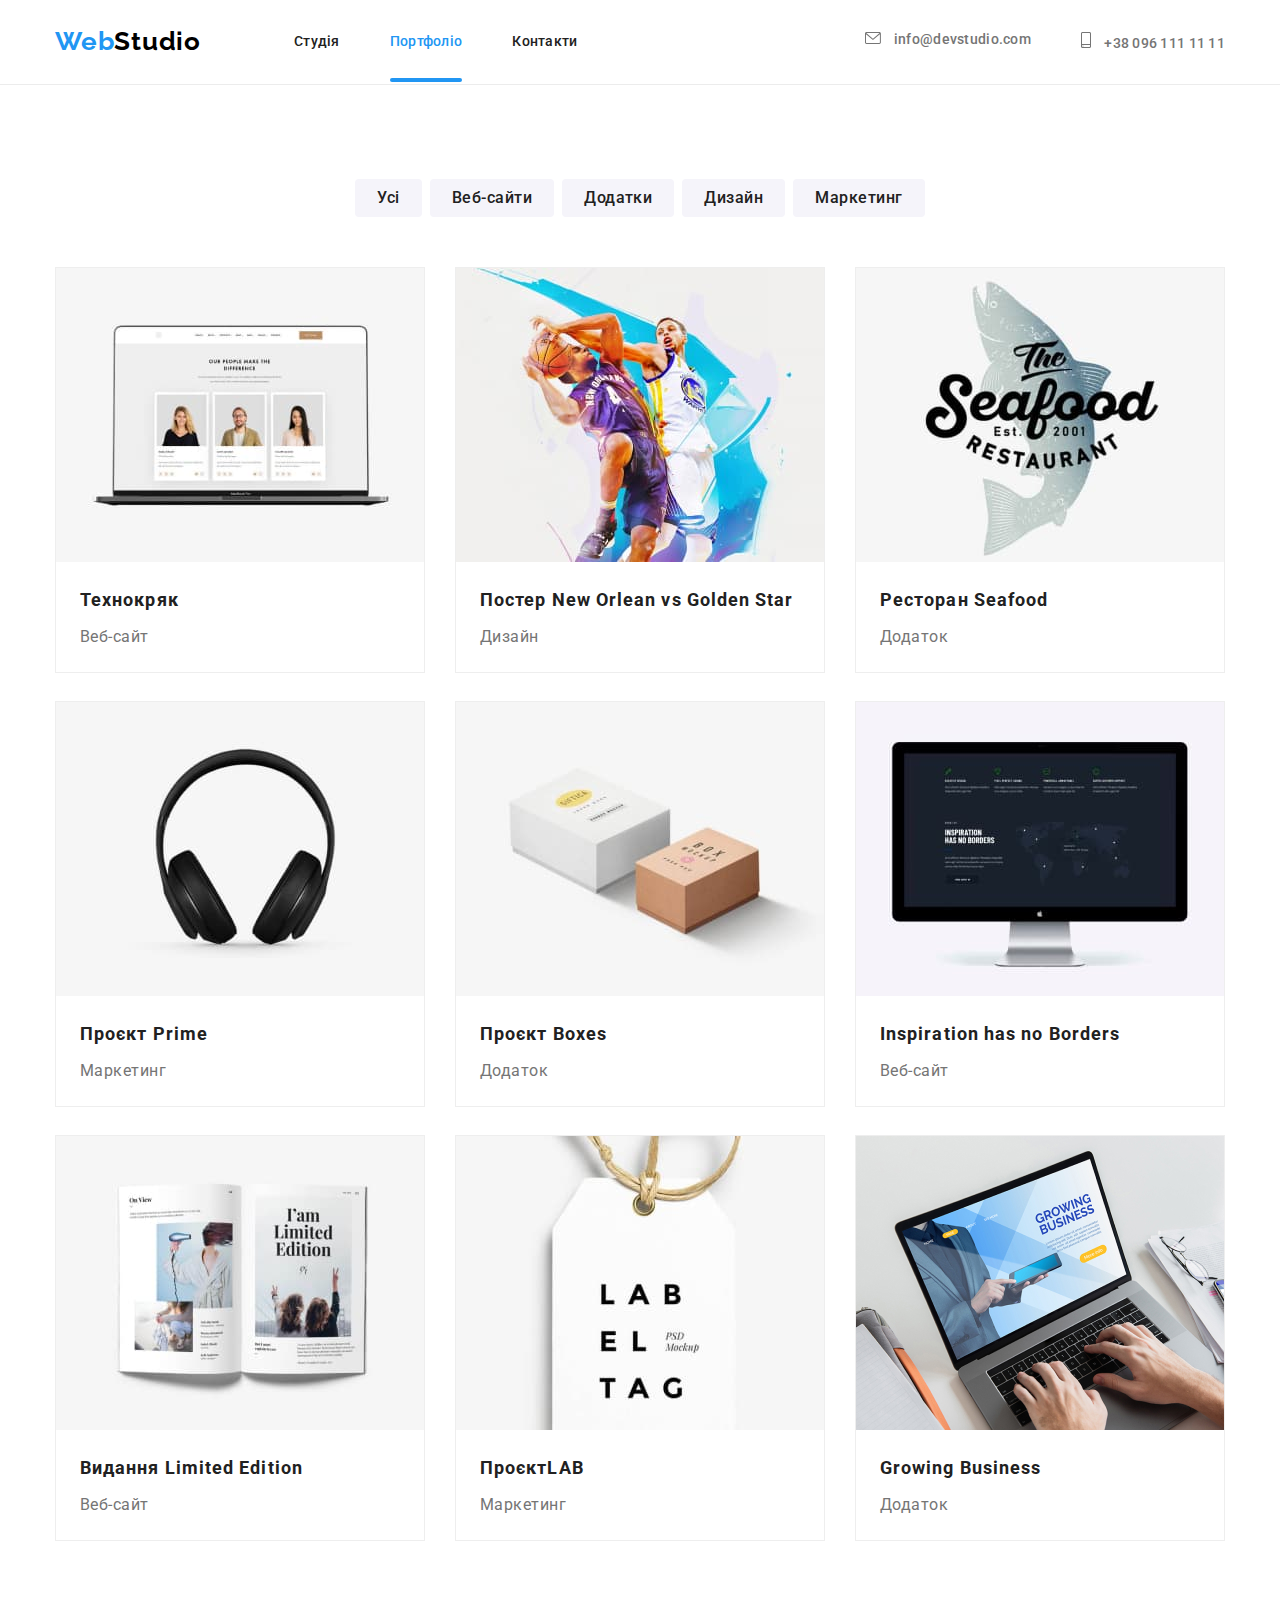
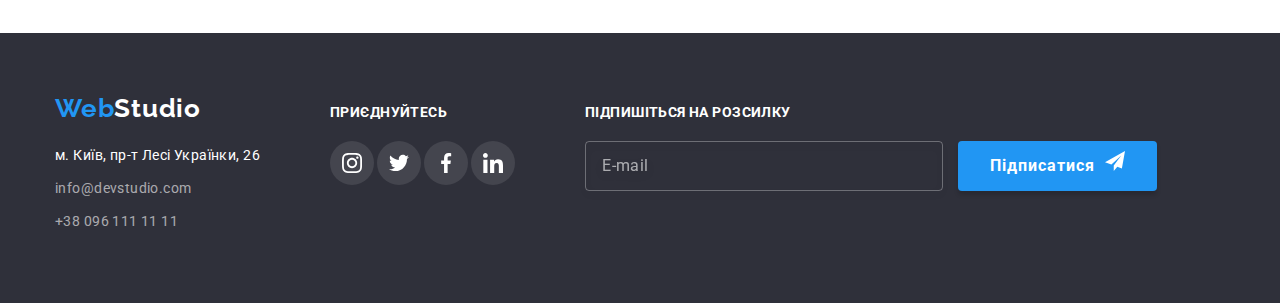
==== portfolio.html @ da753daa "commit all" ====
<!DOCTYPE html>
<html lang="uk">
<head>
    <meta charset="UTF-8">
    <meta http-equiv="X-UA-Compatible" content="IE=edge">
    <meta name="viewport" content="width=device-width, initial-scale=1.0">
    <title>Document</title>
    <link rel="preconnect" href="https://fonts.googleapis.com">
<link rel="preconnect" href="https://fonts.gstatic.com" crossorigin>
<link href="https://fonts.googleapis.com/css2?family=Raleway:wght@700&family=Roboto:wght@400;500;700;900&display=swap" rel="stylesheet">
<link rel="stylesheet" href="https://cdnjs.cloudflare.com/ajax/libs/modern-normalize/1.1.0/modern-normalize.min.css">    
<link rel="stylesheet" href="./css/styles.css">
</head>
<body>
   <header class="header">
    <div class="container">
    <nav class="navigation">
      <a href="/index.html" class="logo top" >Web<span class="logo-header">Studio</span> </a>
      <ul class="header-list list">
        <li class="header item">
          <a href="./index.html" class="header-link  link">Студія</a>
        </li>
        <li class="header item">
          <a href="" class="header-link current link">Портфоліо</a>
        </li>
        <li class="header item">
          <a href="" class="header-link link">Контакти</a>
        </li>
      </ul>
      <ul class="header-second-list list">
        <li class="header-second-item nav">
          <a  class="header-mail-link link" href="mailto:info@devstudio.com" ><svg class="mail-icon" width="16" height="12">
            <use href="./images/symbol-defs-second-nav.svg#icon-envelope"></use>
          </svg> info@devstudio.com</a>
          
        </li>
        <li  class="header-second-item nav">
          <a class="header-tel-link link" href="tel:+380961111111"><svg class="tel-icon" width="10" height="16">
            <use href="./images/symbol-defs-second-nav.svg#icon-smartphone"></use>
          </svg> +38 096 111 11 11</a>
        </li>
    </ul>
  </nav>
  </div>
  </header>
  <main>
    <section class="filters">
      <div class="container">
        <h1 class="visually-hidden">Наші проєкти</h1>
        <ul class="filters-list list">
            <li class="filter's item">
                <button type="button" class="button filter">Усі</button>
            </li>
            <li class="filter's item">
                <button type="button"  class="button filter">Веб-сайти</button>
            </li>
            <li class="filter's item">
                <button type="button" class="button filter">Додатки</button>
            </li>
            <li class="filter's item">
                <button type="button" class="button filter">Дизайн</button>
            </li>
            <li class="filter's item">
                <button type="button" class="button filter">Маркетинг</button>
            </li>
        </ul>
        <ul class="projects-list list">
            <li class="projects-item">
              <a class="project-link link" href="">
              <div class="thumb">
                  <img class="projects-img" src="./images/img8.squoshed" alt="Фото людей" width="370" height="294">
                  <p class="portfolio-text">Ресурс пропонує комплексні пропозиції з різним рівнем функціоналу та сервісів. Все це дозволить відвідувачу отримати вичерпні відомості про компанію чи приватну особу.</p>
                </div>
                  <div class="projects-description">
                <h2 class="projects-subtitle">Технокряк</h2>
        <p class="projects-text">Веб-сайт</p>
      </div>
            </a>         
    </li>
    <li class="projects-item">
      <a class="project-link link" href="">
      <div class="thumb">
        <img class="projects-img" src="./images/img9.squoshed" alt="Фото баскетболістів" width="370" height="294">
        <p class="portfolio-text">Ресурс пропонує комплексні пропозиції з різним рівнем функціоналу та сервісів. Все це дозволить відвідувачу отримати вичерпні відомості про компанію чи приватну особу.</p>
      </div>
        <div class="projects-description">
          <h2 class="projects-subtitle">Постер <span lang="en">New Orlean vs Golden Star</span> </h2>
        <p class="projects-text">Дизайн</p>
        </div>
      </a>   
    </li>
    <li class="projects-item">
      <a class="project-link link" href="">
      <div class="thumb">
        <img class= "projects-img" src="./images/img10.squoshed" alt="Логотип ресторану" width="370" height="294">
        <p class="portfolio-text">Ресурс пропонує комплексні пропозиції з різним рівнем функціоналу та сервісів. Все це дозволить відвідувачу отримати вичерпні відомості про компанію чи приватну особу.</p>
      </div>
        <div class="projects-description">
          <h2 class="projects-subtitle">Ресторан <span lang="en">Seafood</span> </h2>
        <p class="projects-text">Додаток</p>
        </div>
      </a>  
    </li>
    <li class="projects-item">
      <a class="project-link link"  href="">
      <div class="thumb">
        <img class="projects-img" src="./images/img11.squoshed" alt="Навушники" width="370" height="294">
        <p class="portfolio-text">Ресурс пропонує комплексні пропозиції з різним рівнем функціоналу та сервісів. Все це дозволить відвідувачу отримати вичерпні відомості про компанію чи приватну особу.</p>
      </div>
        <div class="projects-description">
          <h2 class="projects-subtitle">Проєкт <span lang="en">Prime</span> </h2>
        <p class="projects-text">Маркетинг</p>
        </div>
      </a>  
    </li>
    <li class="projects-item">
      <a class="project-link link"  href="">
      <div class="thumb">
         <img class="projects-img" src="./images/img12.squoshed" alt="Коробки" width="370" height="294">
        <p class="portfolio-text">Ресурс пропонує комплексні пропозиції з різним рівнем функціоналу та сервісів. Все це дозволить відвідувачу отримати вичерпні відомості про компанію чи приватну особу.</p>
      </div> 
        <div class="projects-description">
          <h2 class="projects-subtitle">Проєкт <span lang="en">Boxes</span> </h2>
        <p class="projects-text">Додаток</p>
        </div>
      </a>
    </li>
    <li class="projects-item">
      <a class="project-link link" href="">
      <div class="thumb">
         <img class="projects-img" src="./images/img13.squoshed" alt="Комп'ютер" width="370" height="294">
        <p class="portfolio-text">Ресурс пропонує комплексні пропозиції з різним рівнем функціоналу та сервісів. Все це дозволить відвідувачу отримати вичерпні відомості про компанію чи приватну особу.</p>
      </div> 
        <div class="projects-description">
          <h2 class="projects-subtitle" lang="en" >Inspiration has no Borders</h2>
        <p class="projects-text">Веб-сайт</p>
        </div>
      </a>
    </li>
    <li class="projects-item">
      <a class="project-link link" href=""> 
      <div class="thumb">
        <img class="projects-img" src="./images/img14.squoshed" alt="Книга" width="370" height="294">
        <p class="portfolio-text">Ресурс пропонує комплексні пропозиції з різним рівнем функціоналу та сервісів. Все це дозволить відвідувачу отримати вичерпні відомості про компанію чи приватну особу.</p>
      </div>
        <div class="projects-description">
          <h2 class="projects-subtitle">Видання <span lang="en">Limited Edition</span> </h2>
        <p class="projects-text">Веб-сайт</p>
        </div>
      </a>
    </li>
    <li class="projects-item">
      <a class="project-link link" href="">
      <div class="thumb">
         <img class="projects-img" src="./images/img15.squoshed" alt="Фото етикетки" width="370" height="294">
        <p class="portfolio-text">Ресурс пропонує комплексні пропозиції з різним рівнем функціоналу та сервісів. Все це дозволить відвідувачу отримати вичерпні відомості про компанію чи приватну особу.</p>
        </div>
         <div class="projects-description">
          <h2 class="projects-subtitle">Проєкт<span lang="en">LAB</span> </h2>
        <p class="projects-text">Маркетинг</p>
         </div>
        </a>
    </li>
    <li class="projects-item">
      <a class="project-link link" href="">
      <div class="thumb">
        <img class="projects-img" src="./images/img16.jpg" alt="Робота за ноутбуком" width="370" height="294">
        <p class="portfolio-text">Ресурс пропонує комплексні пропозиції з різним рівнем функціоналу та сервісів. Все це дозволить відвідувачу отримати вичерпні відомості про компанію чи приватну особу.</p>
      </div>
        <div class="projects-description">
          <h2 lang="en" class="projects-subtitle">Growing Business</h2>
        <p class="projects-text">Додаток</p>
      </div>
        </a>
    </li>
</ul>
</div>
</section>
  </main>
  <footer class="footer">
    <div class="footer-container container">
      <div class="container-one">
    <a href="/index.html" class="logo bottom">Web<span class="logo-footer">Studio</span> </a>
    <address class="footer-address">
      <p class="footer-text">м. Київ, пр-т Лесі Українки, 26</p>
      <ul class="footer-list list">
        <li class="footer-item">
          <a href="mailto:info@devstudio.com" class="footer-mail link">info@devstudio.com</a>
        </li>
        <li class="footer-item"> 
          <a href="tel:+380961111111" class="footer-tel link">+38 096 111 11 11</a>
        </li>
      </ul>
    </address>
  </div>
    <div class="container-two">
    <p class="footer-subtitle subtitle">приєднуйтесь</p>
    <ul class="footer-links list">
      <li class="footer-lists">
        <a class="footer-link" href="">
          <svg class="footer-icon" width="20" height="20">
            <use href="./images/symbol-defs.svg#icon-instagram" ></use>
          </svg>
        </a>
      </li>
    <li class="footer-lists">
      <a class="footer-link" href="">
          <svg class="footer-icon" width="20" height="20">
            <use href="./images/symbol-defs.svg#icon-twitter" ></use>
          </svg>
        </a>
      </li>
    <li class="footer-lists">
      <a class="footer-link" href="">
          <svg class="footer-icon" width="20" height="20">
            <use href="./images/symbol-defs.svg#icon-facebook" ></use>
          </svg>
        </a>
      </li>
    <li class="footer-lists">
      <a class="footer-link" href="">
          <svg class="footer-icon" width="20" height="20">
            <use href="./images/symbol-defs.svg#icon-linkedin" ></use>
          </svg>
        </a>
      </li>
  </ul>
</div>
<div class="container-three">
  <p class="footer-subtitle subtitle">Підпишіться на розсилку</p>
  <div class="form-field">
    <label class="modal-field">
      <input type="email" class="footer-input" name="user-mail"
      placeholder="E-mail ">
      <button type="submit" class="button primary signup svg">Підписатися<svg class="footer-send" width="20" height="20">
        <use href="./images/modal.svg#icon-send" ></use>
      </svg></button>
  </div>
    </label>
</div>
  </div>
  </footer>
</body>
</html>
---- css/styles.css ----
:root{
    --primary-text-color: #757575;
    --title-text-color: #212121;
    --accent-color: #2196F3;
    --primary-bg-color: #FFFFFF;
    --hero-text-color:#FFFFFF;
    --hero-bc-color:#C4C4C4;;
    --border-line-color: #EEEEEE;
    --footer-bc-color: #2F303A;
}

p,
h2,
h3{
    margin: 0;
}

ul{
    margin: 0;
    padding-left: 0;
}

img{display: block;}

.visually-hidden {
    position: absolute;
    width: 1px;
    height: 1px;
    margin: -1px;
    border: 0;
    padding: 0;
    white-space: nowrap;
    clip-path: inset(100%);
    clip: rect(0 0 0 0);
    overflow: hidden;
}
      
body{
    margin: 0;
    background-color:var(--primary-bg-color);
    color:var(--primary-text-color);
    font-family: 'Roboto', Verdana, sans-serif;
    font-size: 14px;
}
    
.list{list-style: none;}

.link{text-decoration: none;}

.title{
    font-weight: 700;
    font-size: 36px;
    line-height: 1.17;
    letter-spacing: 0.03em;
    color: var(--title-text-color);
    text-align: center;
    margin-bottom: 50px;
}
.subtitle{
    font-weight: 700;
    font-size: 14px;
    line-height: 1.14;
    letter-spacing: 0.03em;
    text-transform: uppercase;
    color: var(--title-text-color);
}

.text{
    font-weight: 400;
    font-size: 12px;
    line-height: 1.16;
    letter-spacing: 0.01em;
}

.container{
    width: 1200px;
    padding-left: 15px;
    padding-right: 15px;
    margin-left: auto;
    margin-right: auto;
}

/* Logo */
.logo {
    text-decoration: none;
    font-family: 'Raleway', sans-serif;
    font-weight: 700;
    font-size: 26px;
    line-height: 1.19;
    letter-spacing: 0.03em;
    color:var(--accent-color) ;

}

.logo :hover, .logo:focus{color: var(--accent-color);}

.top{
    display: block;
    padding-top: 24px;
    padding-bottom: 25px;
    
}

.bottom{
    display: block;
    margin-bottom: 20px;   
}

.logo-header{
    color: #000;
    transition: color 250ms cubic-bezier(0.4, 0, 0.2, 1);}
    

.logo-footer{color: var(--hero-text-color);
    transition: color 250ms cubic-bezier(0.4, 0, 0.2, 1);}

 /* Button */


.button{
    border: none;
    font-style: inherit;
    font-weight: 700;
    font-size: 16px;
    line-height: 1.88;
    letter-spacing: 0.06em;
    color:var(--title-text-color);
    background-color:var(--primary-bg-color);
    cursor: pointer;
    border-radius: 4px;
}


/* Navigation */

header{
    max-width: 1600px;
    padding-left: 15px;
    padding-right: 15px;
    margin-left: auto;
    margin-right: auto;
    border-bottom: 1px solid #ECECEC;;
}

.navigation{
    display: flex;
    align-items: center;
}
/* Header */


.header-list{
    display: flex;
    margin-left: 93px;
}

.header-list .item + .item {
    margin-left: 50px;
}

.header-link {
    position: relative;
    display: block;
    padding-top: 32px;
    padding-bottom: 32px;
    font-weight: 500;
    font-size: 14px;
    line-height: 1.14;
    letter-spacing: 0.02em;
    color: var(--title-text-color);
    transition: color 250ms cubic-bezier(0.4, 0, 0.2, 1);
}


.header-link:hover, .header-link:focus, .header-link.current
{color:var(--accent-color) ;}

/* Contacts */

.header-second-list{
    display: flex;
    margin-left: auto;
    font-weight: 500;
    font-size: 14px;
    line-height: 1.14;
    letter-spacing: 0.02em;
}

.header-second-list .nav + .nav{
    margin-left: 50px;
}

.header-mail-link, .header-tel-link {
    display: block;
    padding-top: 32px;
    padding-bottom: 32px;
    color: var(--primary-text-color);
    transition: color 250ms cubic-bezier(0.4, 0, 0.2, 1);
}
.header-second-item{
    display: flex;
}

.mail-icon, .tel-icon{
    fill: var(--primary-text-color);
    transition: color 250ms cubic-bezier(0.4, 0, 0.2, 1);
}

.mail-icon,.tel-icon{
    margin-right: 10px;
}
.header-mail-link:hover, .header-tel-link:hover,
.header-mail-link:focus, .header-tel-link:focus {
color: var(--accent-color);
}  

.header-mail-link:hover .mail-icon, 
.header-mail-link:focus .mail-icon
{fill: var(--accent-color);}  

.header-tel-link:hover .tel-icon, 
.header-tel-link:focus .tel-icon
{fill: var(--accent-color);}

 .current::after{
    content: "";
    position: absolute;
    bottom: 0;
    left: 0;
    width: 100%;
    height: 4px;
    border-radius: 2px;
    background: var(--accent-color);
}


/* Hero */

.hero{
    max-width: 1600px;
    height: 600px;
    left: 0px;
    top: 80px;
    margin-left: auto;
    margin-right: auto;
    text-align: center;
    background-color: var(--hero-bc-color); 
    background-image: linear-gradient(rgba(47, 48, 58, 0.4),rgba(47, 48, 58, 0.4)), 
     url(../images/bgimagine\ squosh); 
    background-repeat: no-repeat;
    background-size: cover;
    background-position: center;
    padding: 200px 0;   
}

.hero-title{
    display: block;
    margin-top: 0;
    margin-bottom: 30px;
    font-weight: 900;
    font-size: 44px;
    line-height: 1.36;
    letter-spacing: 0.06em;
    text-transform: uppercase;
    color:var(--hero-text-color);
}

.button.primary{
    display: inline-block;
    padding: 10px 32px;
    color: var(--hero-text-color);
    background-color:var(--accent-color);
    box-shadow: 0px 4px 4px rgba(0, 0, 0, 0.15);
    transition: background-color 250ms cubic-bezier(0.4, 0, 0.2, 1), color 250ms cubic-bezier(0.4, 0, 0.2, 1);
}

.button.primary:hover, .button.primary:focus {
    color:var(--hero-text-color) ;
    background-color: #188CE8;
}

        
        /* Features*/

.features{
    padding-top: 94px;
}     

.features-list{
    display: flex;
}

.features-icon-box{
    height: 120px;
    background: #F5F4FA;
    border-radius: 4px;
    display: flex;
    justify-content: center;
    align-items: center;
}

.features-item{
    max-width: 270px;
}

.features-list .item + .item{
    margin-left: 30px;
}

.features-subtitle{
    margin-top: 30px;
    margin-bottom: 10px;
}

.features-text{
    font-weight: 400;
    font-size: 14px;
    line-height: 1.71;
    letter-spacing: 0.03em;
    color: var(--primary-text-color);
}

        /* Work-list */

.work-list{
    padding: 94px 0;
}

.work-item{
    display: flex;
}

.work-list .item + .item{
    margin-left: 30px;
}

.work-thumb{
    position: relative;
}

.work-text{
    position: absolute;
    bottom: 0px;
    width: 370px;
    height: 70px;
    background: rgba(47, 48, 58, 0.8);
    color: var(--hero-text-color);
    text-align: center;
    padding: 27px 0;
}

    /* Team */

.team{
    padding-top: 94px;
    padding-bottom: 94px;
    background: #F5F4FA;
}    

.team-list{
    display: flex;
    
}
.team-description{
    text-align: center;
    padding-top: 30px;
    padding-bottom: 30px;
}

.team-item{
    background-color: #fff;
    box-shadow: 0px 1px 3px rgba(0, 0, 0, 0.12), 0px 1px 1px rgba(0, 0, 0, 0.14), 0px 2px 1px rgba(0, 0, 0, 0.2);
    border-radius: 0px 0px 4px 4px;
}

.team-list .item + .item{
    margin-left: 30px;
}

.socials-team{
    display: inline-flex;
}
.socials-item{
    width: 44px;
    height: 44px;
    border-radius: 50%;
    background-color: var(--primary-bg-color);
    background-position: center;
    display: inline-flex;
    align-items: center;
    justify-content:center; 
    transition: background-color 250ms cubic-bezier(0.4, 0, 0.2, 1); 
}

.soc-team-icon{
    fill:  #AFB1B8;
    transition: fill 250ms cubic-bezier(0.4, 0, 0.2, 1);
    
}
.socials-item:hover{
    background-color: var(--accent-color);
}

.socials-item:hover .soc-team-icon,
.socials-item:focus .soc-team-icon{
    fill: var(--primary-bg-color);     
}

.social-link{
    text-align: center;
}    

.social-links .soc + .soc{
    margin-left: 10px;
}  
    
.team-subtitle{
    margin-bottom: 10px;
    font-weight: 500;
    font-size: 16px;
    line-height: 1.19;
    letter-spacing: 0.03em;
    color: var(--title-text-color);
}

.team-text{
    font-weight: 400;
    font-size: 16px;
    line-height: 19px;
    letter-spacing: 0.03em;
    color: var(--primary-text-color);
    margin-bottom: 16px;
}

/* Regular customers */

.customers{
    padding-top: 94px;
    padding-bottom: 94px;
}

.customers-list{
    display: inline-flex;
}

.customers-icon{
    fill: #AFB1B8;
    transition: fill 250ms cubic-bezier(0.4, 0, 0.2, 1);
}

.customers-link{
    box-sizing: border-box;
    width: 170px;
    height: 92px;
    border: 1px solid #AFB1B8;
    border-radius: 4px;
    display: flex;
    align-items: center;
    justify-content:center;
    transition: border 250ms cubic-bezier(0.4, 0, 0.2, 1);
}

.customers-list .item + .item{
    margin-left: 30px;
}

.customers-link:hover,
.customers-link:focus{
    border: 1px solid var(--accent-color);
}
.customers-link:hover .customers-icon,
.customers-link:focus .customers-icon{
    fill:var(--accent-color) ;
}

    /* Footer */
    
.footer{
    padding: 60px 0;
    box-sizing: border-box;
    background-color:var(--footer-bc-color);
}

.container-two, .container-three{
    margin-left: 70px;
}

.footer-address{
    font-style: normal;
}

.footer-item{
    display: block;
    font-weight: 400;
    font-size: 14px;
    line-height: 1.71;
    letter-spacing: 0.03em;
    margin-bottom: 9px;
}

.footer-text{
    margin-bottom: 9px;
    font-weight: 400;
    font-size: 14px;
    line-height: 1.71;
    letter-spacing: 0.03em;
    color:var(--hero-text-color)
}

.footer-mail, .footer-tel{
    color: rgba(255, 255, 255, 0.6);
    transition: color 250ms cubic-bezier(0.4, 0, 0.2, 1);
}
.footer-mail:hover, .footer-mail:focus{ color: var(--accent-color);}

.footer-tel:hover, .footer-tel:focus{color: var(--accent-color);}

.footer-container{
    display: flex;
    align-items:baseline;
}
.footer-lists{
    display: inline-flex;
}
.footer-subtitle{
    margin-bottom: 20px;
    color: var(--hero-text-color);
}
.footer-link{
    width: 44px;
    height: 44px;
    border-radius: 50%;
    background-color:rgba(255, 255, 255, 0.1);
    background-position: center;
    display: inline-flex;
    align-items: center;
    justify-content:center; 
    transition: background-color 250ms cubic-bezier(0.4, 0, 0.2, 1);
}

.footer-icon{
    fill:var(--primary-bg-color);
}

.footer-link:hover,
.footer-link:focus{
background-color: var(--accent-color);
}

.footer-input{
    width: 358px;
    height: 50px;
    padding-left: 16px;
    margin-right: 12px;
    border: 1px solid rgba(255, 255, 255, 0.3);
    filter: drop-shadow(0px 4px 4px rgba(0, 0, 0, 0.15));
    border-radius: 4px;
    background-color: transparent;
    font-weight: 400;
    font-size: 16px;
    line-height: 1.25;
    align-items: center;
    letter-spacing: 0.03em;
    color: rgba(255, 255, 255, 0.6);
    outline: transparent;
    transition: border 250ms cubic-bezier(0.4, 0, 0.2, 1), background-color 250ms cubic-bezier(0.4, 0, 0.2, 1);
}

.footer-input:focus{
    border: 1px solid  var(--accent-color);
}


.footer-input::placeholder{
    font-weight: 400;
    font-size: 16px;
    line-height: 1.25;
    align-items: center;
    letter-spacing: 0.03em;
    color: rgba(255, 255, 255, 0.6);
}

.footer-send{
    margin-left: 10px;
    fill: var(--primary-bg-color);
}
button.primary.submit{
    padding: 10px 28px;
    
}


    /* Portfolio */

    /* Filters */
.filters{
    padding: 94px 0;
}    

.filters-list{
    display: flex;
    justify-content: center;
    margin-bottom: 50px;
}

.filters-list .item + .item{
    padding-left: 8px;
}
.button.filter{
    border: none;
    padding: 6px 22px;
    font-family: inherit;
    font-weight: 500;
    font-size: 16px;
    line-height: 1.62;
    letter-spacing: 0.03em;
    background-color: #F5F4FA;
    transition: color 250ms cubic-bezier(0.4, 0, 0.2, 1), background-color 250ms cubic-bezier(0.4, 0, 0.2, 1);
}

.button.filter:hover, .button.filter:focus{
    color: var(--hero-text-color);
    background-color: var(--accent-color);
}

    /* Projects */

    .projects-list{
        display: flex;
        flex-wrap: wrap;
        
}

.projects-item {
    margin-right: 30px;
    margin-bottom: 30px;
    width: 370px;
    height: 404px;
    left: 1015px;
    top: 696px;
}

.thumb{
    position: relative;
    overflow: hidden;
}

.portfolio-text{
    position: absolute;
    top: 0;
    left: 0;
    height: 100%;
    color: var(--primary-bg-color);
    font-weight: 400;
    font-size: 18px;
    line-height: 1.55;
    letter-spacing: 0.03em;
    background-color: rgba(33, 150, 243, 0.9);
    padding: 63px 24px;
    transform: translateY(100%);
    transition: transform 250ms cubic-bezier(0.4, 0, 0.2, 1);
    overflow: auto;
}

.projects-item:hover .portfolio-text{
    transform: translateY(0);
}
.projects-description{
    padding: 20px 24px;
}

.projects-item:nth-child(3n) {
    margin-right: 0;
}

.projects-item:nth-last-child(-n+3) {
    margin-bottom: 0;
}

.projects-subtitle{
    margin-bottom: 4px;
    font-weight: 700;
    font-size: 18px;
    line-height: 2.00;
    letter-spacing: 0.06em;
    color: var(--title-text-color);
}

.projects-text{
    font-weight: 400;
    font-size: 16px;
    line-height: 1.88;
    letter-spacing: 0.03em;
    color: var(--primary-text-color);
}

.project-link{
    border: 1px solid var(--border-line-color);
    display: block;
    transition: box-shadow 250ms cubic-bezier(0.4, 0, 0.2, 1);
}

.project-link:hover{
box-shadow: 0px 1px 1px rgba(0, 0, 0, 0.12), 0px 4px 4px rgba(0, 0, 0, 0.06), 1px 4px 6px rgba(0, 0, 0, 0.16);
}

.backdrop{
    position: fixed;
    top: 0;
    width: 100%;
    height: 100%;
    background-color: rgba(0, 0, 0, 0.2);
    transition: opasity 250ms cubic-bezier(0.4, 0, 0.2, 1), visibility 250ms cubic-bezier(0.4, 0, 0.2, 1) ;
}

.modal{
    position: absolute;
    top: 50%;
    left: 50%;
    width: 528px;
    min-height: 581px;
    background-color:var(--primary-bg-color);
    box-shadow: 0px 1px 3px rgba(0, 0, 0, 0.12), 0px 1px 1px rgba(0, 0, 0, 0.14), 0px 2px 1px rgba(0, 0, 0, 0.2);
    border-radius: 4px;
    padding: 40px;
    transform: translate(-50%,-50%);
    transition: transform 250ms cubic-bezier(0.4, 0, 0.2, 1), opasity 250ms cubic-bezier(0.4, 0, 0.2, 1);
    
}

.modal-button{
    position: absolute;
    width: 30px;
    height: 30px;
    right: 6px;
    top: 6px;
    background-color: #FFFFFF;
    border: 1px solid rgba(0, 0, 0, 0.1);
    border-radius: 50%;
    display: flex;
    align-items: center;
    justify-content: center;
    padding: 0;
    cursor: pointer;
    transition: fill 250ms cubic-bezier(0.4, 0, 0.2, 1), border-color 250ms cubic-bezier(0.4, 0, 0.2, 1);
}

.modal-button:hover{
    fill: var(--accent-color);  
}

.modal-button:focus{
    border-color: var(--accent-color);
}

.is-hidden{
    opacity: 0;
    visibility: hidden;
    pointer-events: none;
    
}

.modal-title{
    font-weight: 700;
    font-size: 20px; 
    line-height:1.15;
    text-align: center;
    letter-spacing: 0.03em;
    color: #212121;
    margin-bottom: 30px;
}

.input-wrap{
    position: relative;         
}
.form-field{
    margin-bottom: 10px;  
}

.form-input{
    width: 100%;
    height: 40px;
    padding-left: 42px;
    border: 1px solid rgba(33, 33, 33, 0.2);
    border-radius: 4px;
    outline:transparent;  
    transition: border 250ms cubic-bezier(0.4, 0, 0.2, 1);
}

.form-input:focus{
    border: 1px solid  var(--accent-color); 
}

.form-input:focus + .modal-icon{
    fill: var(--accent-color);
    
}
.modal-icon{
    position: absolute;
    top: 50%;
    left: 15px;
    transform: translateY(-50%);
    fill: var(--title-text-color);
    transition: fill 250ms cubic-bezier(0.4, 0, 0.2, 1)
}

.form-label{
    display: block;
    margin-bottom: 4px;
    color: var(--primary-text-color)
}


.modal-comment{
    width: 448px;
    height: 120px;
    padding: 12px 16px;
    border: 1px solid rgba(33, 33, 33, 0.2);
    border-radius: 4px; 
    color: rgba(117, 117, 117, 0.5);
    resize: none;
    outline: transparent;
    transition: border 250ms cubic-bezier(0.4, 0, 0.2, 1);
}


.modal-comment:focus{
    border: 1px solid  var(--accent-color); 
}

.modal-comment::placeholder{
color: rgba(117, 117, 117, 0.5);
}

.check-field{
    padding: 1px 2px 1px ;
    margin-top: 20px;
    margin-bottom: 30px; 
    display: flex;
    justify-content: center;  
}

.check-text{
    font-size: 14px;
    line-height: 1.71;
    letter-spacing: 0.03em;
    display: flex;
    align-items: left;
    transition: background-color 250ms cubic-bezier(0.4, 0, 0.2, 1);
}

.check-contract{
    color: var(--accent-color);
}

.check-icons{
    display: flex;
    width: 16px;
    height: 15px;
    border: 2px solid var(--title-text-color);
    border-radius: 2px;
    margin-right: 7px;
    justify-content: center;
    align-items: center;
    fill: transparent;
    outline: transparent;
    transition: fill 250ms cubic-bezier(0.4, 0, 0.2, 1);
}

.input-check:checked + .check-text span{
    fill: var(--primary-bg-color);
    background-color:var(--accent-color);
    border-color: transparent;
}

.input-check:focus + .check-text svg{
    border-color: var(--accent-color);
}


.button-send{
display: flex;
justify-content: center;
align-items: center;
}

button.primary.send{
    padding: 10px 52px; 
    outline: transparent;
    transition: border-color 250ms cubic-bezier(0.4, 0, 0.2, 1);
}

.button.primary.send:focus{
    border-color: #188CE8;
}
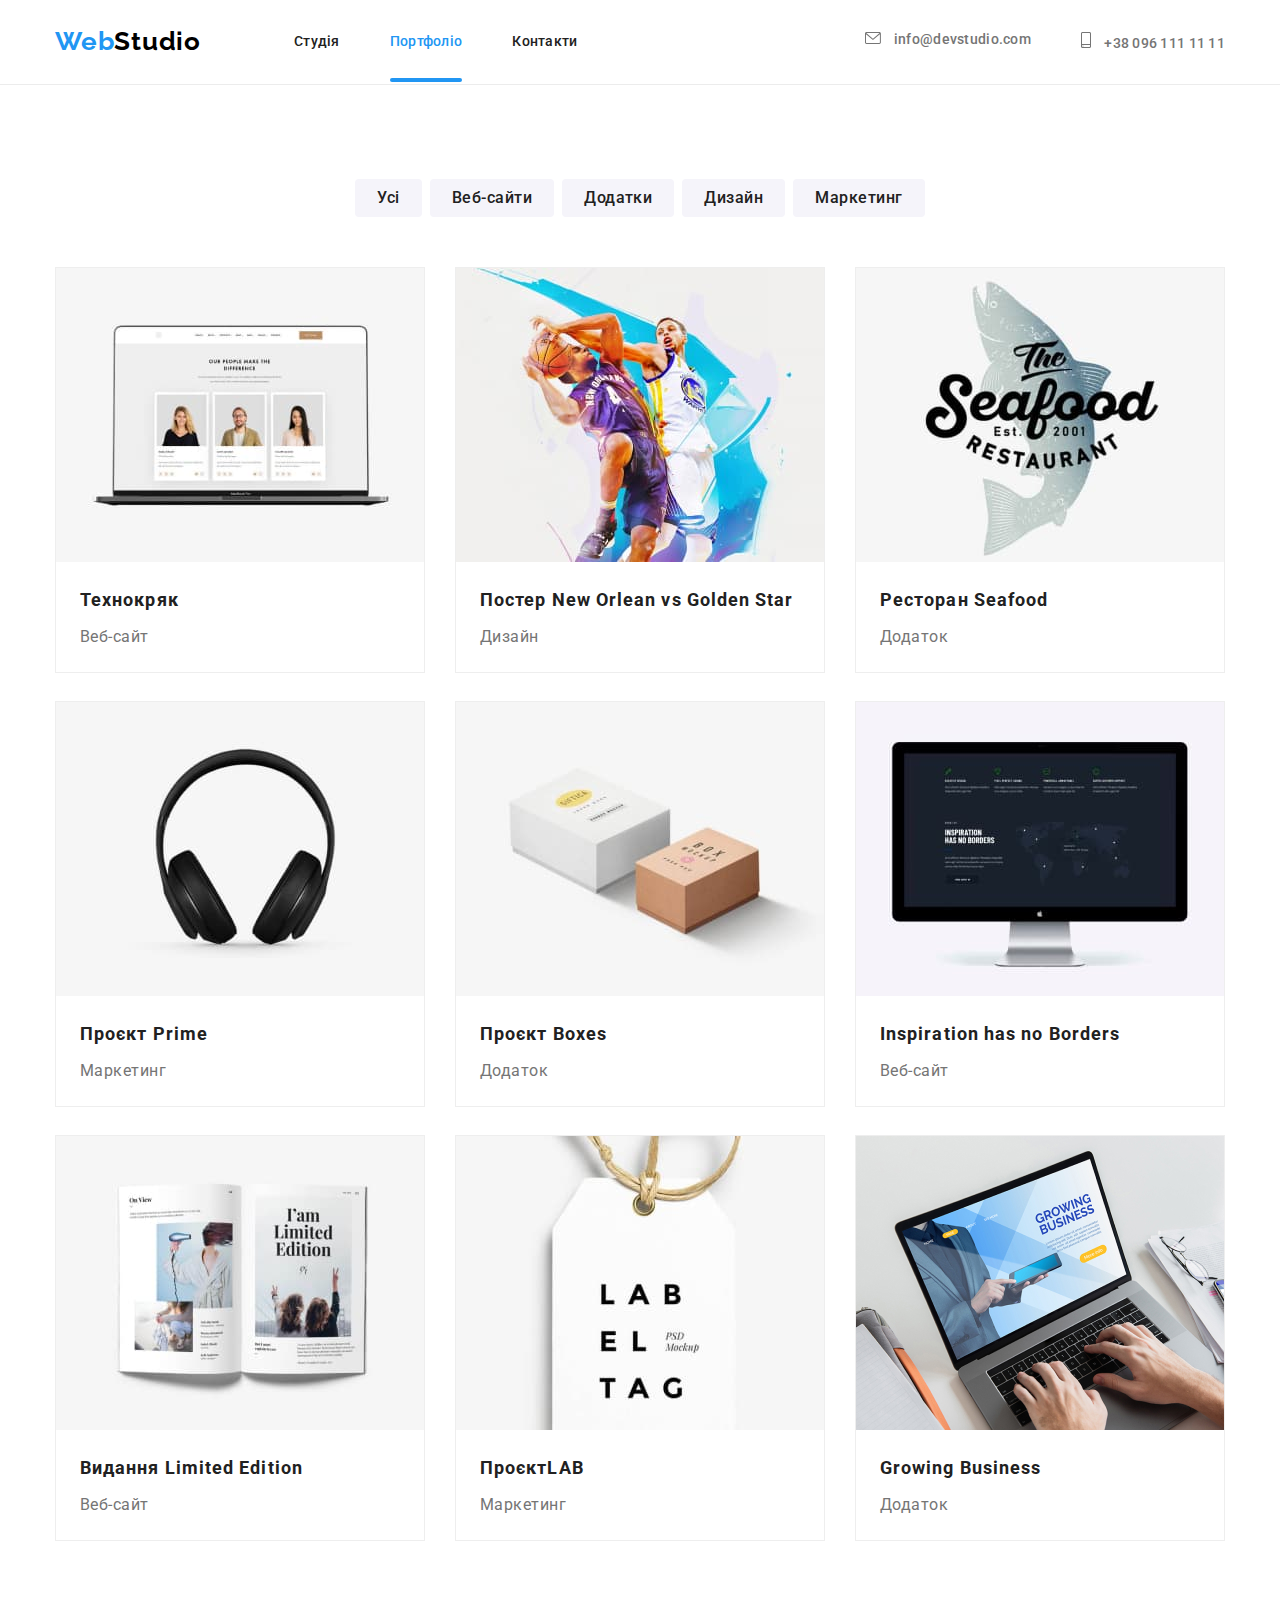
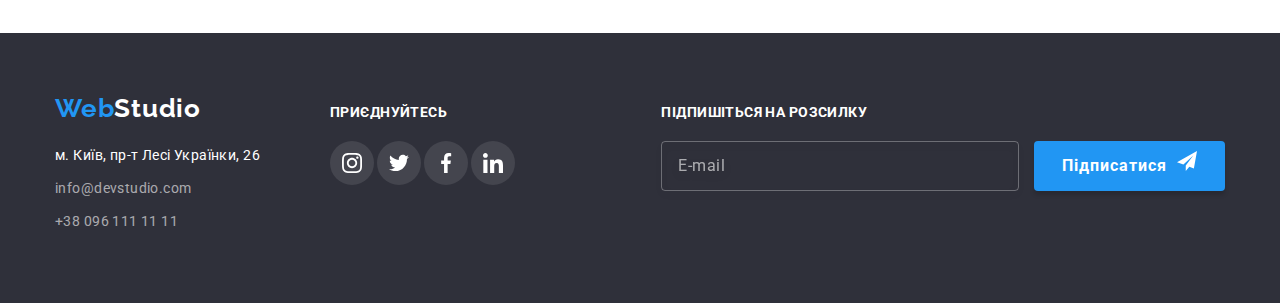
==== commit cfa2a572: "add corrections" ====
--- a/portfolio.html
+++ b/portfolio.html
@@ -228,15 +228,17 @@
 </div>
 <div class="container-three">
   <p class="footer-subtitle subtitle">Підпишіться на розсилку</p>
+  <form class="form-footer">
   <div class="form-field">
     <label class="modal-field">
       <input type="email" class="footer-input" name="user-mail"
       placeholder="E-mail ">
-      <button type="submit" class="button primary signup svg">Підписатися<svg class="footer-send" width="20" height="20">
+    </label>
+      <button type="submit" class="button primary submit">Підписатися<svg class="footer-send" width="20" height="20">
         <use href="./images/modal.svg#icon-send" ></use>
-      </svg></button>
-  </div>
-    </label>
+      </svg></button>  
+  </div>
+</form>
 </div>
   </div>
   </footer>
--- a/css/styles.css
+++ b/css/styles.css
@@ -481,8 +481,11 @@
     background-color:var(--footer-bc-color);
 }
 
-.container-two, .container-three{
+.container-two{
     margin-left: 70px;
+}
+.container-three{
+    margin-left: auto;
 }
 
 .footer-address{
@@ -584,6 +587,7 @@
     margin-left: 10px;
     fill: var(--primary-bg-color);
 }
+
 button.primary.submit{
     padding: 10px 28px;
     
@@ -718,7 +722,7 @@
     top: 50%;
     left: 50%;
     width: 528px;
-    min-height: 581px;
+    height: 581px;
     background-color:var(--primary-bg-color);
     box-shadow: 0px 1px 3px rgba(0, 0, 0, 0.12), 0px 1px 1px rgba(0, 0, 0, 0.14), 0px 2px 1px rgba(0, 0, 0, 0.2);
     border-radius: 4px;
@@ -767,7 +771,7 @@
     text-align: center;
     letter-spacing: 0.03em;
     color: #212121;
-    margin-bottom: 30px;
+    margin-bottom: 12px;
 }
 
 .input-wrap{
@@ -836,8 +840,7 @@
     padding: 1px 2px 1px ;
     margin-top: 20px;
     margin-bottom: 30px; 
-    display: flex;
-    justify-content: center;  
+    margin-left: 14px;  
 }
 
 .check-text{
@@ -851,6 +854,7 @@
 
 .check-contract{
     color: var(--accent-color);
+
 }
 
 .check-icons{
